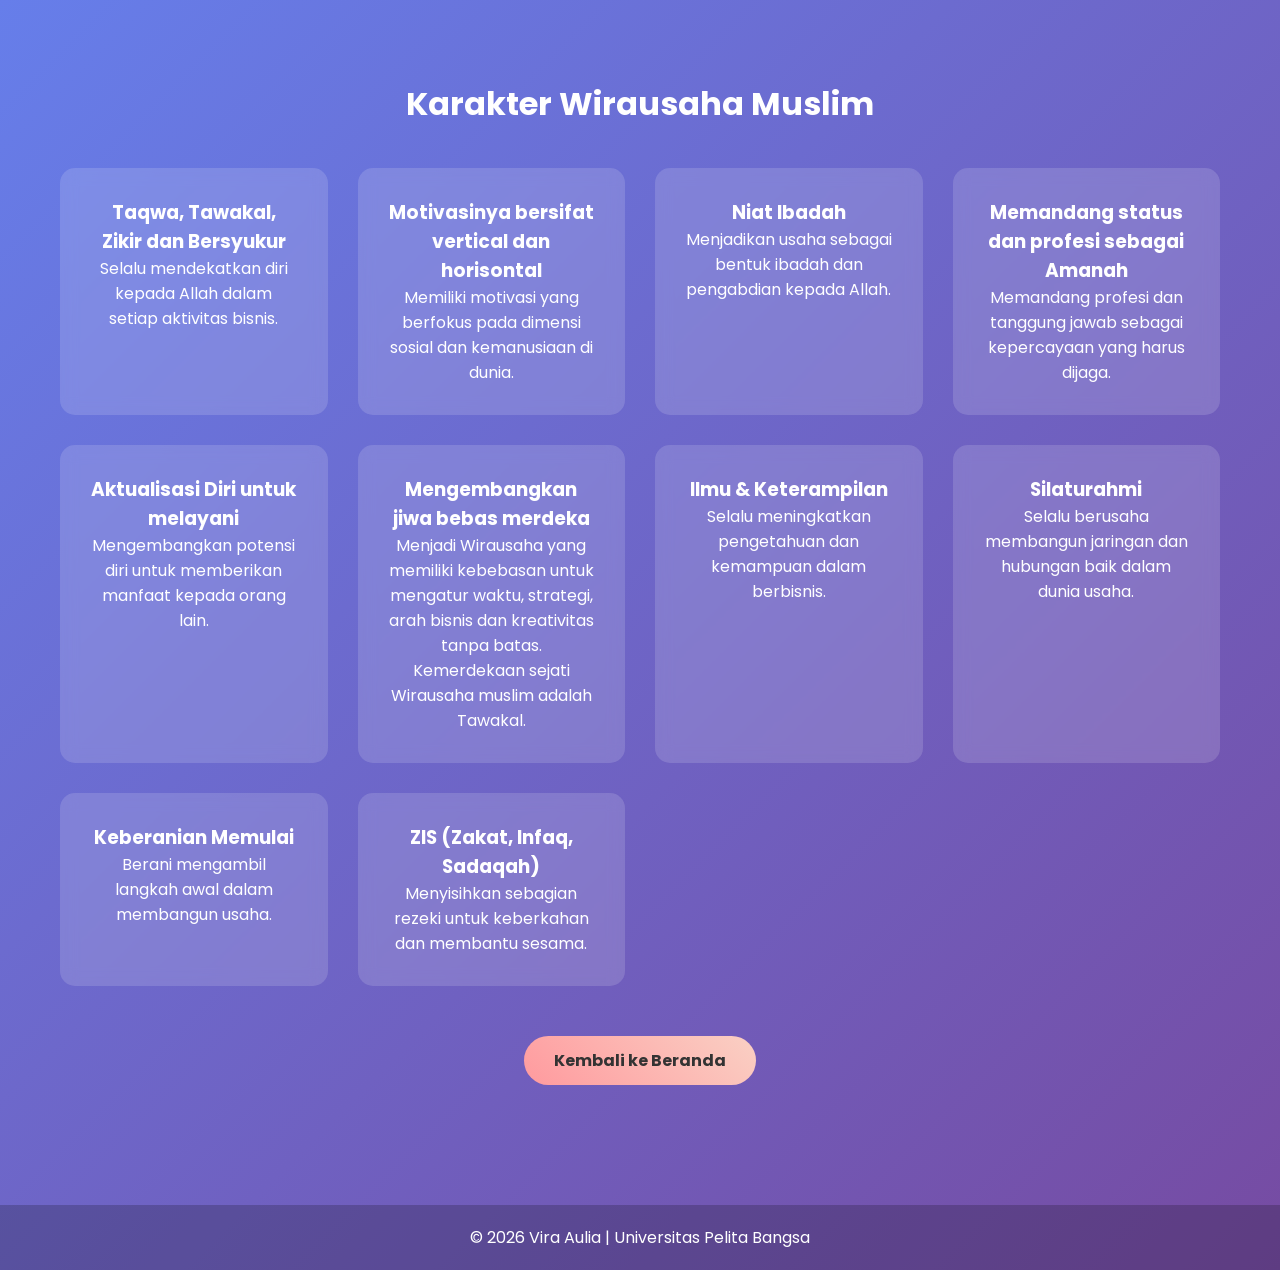
==== artikel2.html @ 34ce3f13 "Add files via upload" ====
<!DOCTYPE html>
<html lang="id">
<head>
    <meta charset="UTF-8">
    <title>Wirausaha Muslim</title>
    <meta name="viewport" content="width=device-width, initial-scale=1.0">

    <!-- Google Font -->
    <link href="https://fonts.googleapis.com/css2?family=Poppins:wght@300;400;600;700&display=swap" rel="stylesheet">

    <!-- Hubungkan ke CSS -->
    <link rel="stylesheet" href="style.css">
</head>
<body>

    <!-- NILAI-NILAI -->
    <section class="section" id="nilai">
        <h2>Karakter Wirausaha Muslim</h2>

        <div class="grid">

            <div class="card">
                <h3>Taqwa, Tawakal, Zikir dan Bersyukur</h3>
                <p>Selalu mendekatkan diri kepada Allah dalam setiap aktivitas bisnis.</p>
            </div>
            
            <div class="card">
                <h3>Motivasinya bersifat vertical dan horisontal</h3>
                <p>Memiliki motivasi yang berfokus pada dimensi sosial dan kemanusiaan di dunia.</p>
            </div>

            <div class="card">
                <h3>Niat Ibadah</h3>
                <p>Menjadikan usaha sebagai bentuk ibadah dan pengabdian kepada Allah.</p>
            </div>

            <div class="card">
                <h3>Memandang status dan profesi sebagai Amanah</h3>
                <p>Memandang profesi dan tanggung jawab sebagai kepercayaan yang harus dijaga.
            </div>
           
            <div class="card">
                <h3>Aktualisasi Diri untuk melayani</h3>
                <p>Mengembangkan potensi diri untuk memberikan manfaat kepada orang lain.</p>
            </div>

            <div class="card">
                <h3>Mengembangkan jiwa bebas merdeka</h3>
                <p>Menjadi Wirausaha yang memiliki kebebasan untuk mengatur waktu, strategi, arah bisnis dan kreativitas tanpa batas. Kemerdekaan sejati Wirausaha muslim adalah Tawakal.</p>
            </div>

            <div class="card">
                <h3>Ilmu & Keterampilan</h3>
                <p>Selalu meningkatkan pengetahuan dan kemampuan dalam berbisnis.</p>
            </div>

            <div class="card">
                <h3>Silaturahmi</h3>
                <p>Selalu berusaha membangun jaringan dan hubungan baik dalam dunia usaha.</p>
            </div>

            <div class="card">
                <h3>Keberanian Memulai</h3>
                <p>Berani mengambil langkah awal dalam membangun usaha.</p>
            </div>

            <div class="card">
                <h3>ZIS (Zakat, Infaq, Sadaqah)</h3>
                <p>Menyisihkan sebagian rezeki untuk keberkahan dan membantu sesama.</p>
            </div>

        </div>

        <br>
        <a href="index.html" class="btn">Kembali ke Beranda</a>
    </section>

    <!-- FOOTER -->
    <footer>
        © 2026 Vira Aulia | Universitas Pelita Bangsa
    </footer>

</body>
</html>
---- style.css ----
/* RESET */
* {
    margin: 0;
    padding: 0;
    box-sizing: border-box;
    font-family: 'Poppins', sans-serif;
}

body {
    background: linear-gradient(135deg, #667eea, #764ba2);
    min-height: 100vh;
    color: white;
}

/* NAVBAR */
nav {
    display: flex;
    justify-content: space-between;
    align-items: center;
    padding: 20px 60px;
    background: rgba(255,255,255,0.1);
    backdrop-filter: blur(10px);
    position: sticky;
    top: 0;
}

/* --- GAYA UNTUK FOTO DI NAVBAR --- */
.logo {
    display: flex;         /* Membuat foto dan teks sejajar horisontal */
    align-items: center;    /* Membuat foto dan teks rata tengah secara vertikal */
    gap: 10px;             /* Memberi jarak antara foto dan teks */
}

.nav-profile-img {
    width: 35px;           /* Ukuran lebar foto, sesuaikan agar pas */
    height: 35px;          /* Ukuran tinggi foto, harus sama dengan lebar */
    border-radius: 50%;    /* Membuat foto menjadi lingkaran sempurna */
    object-fit: cover;     /* Memastikan foto tidak gepeng */
    border: 2px solid white; /* Memberi ring putih tipis agar estetik */
}

nav ul {
    list-style: none;
    display: flex;
    gap: 25px;
}

nav a {
    text-decoration: none;
    color: white;
    font-weight: 500;
    transition: 0.3s;
}

nav a:hover {
    color: #ffd369;
}

/* SECTION */
.section {
    padding: 80px 60px;
    text-align: center;
}

.section h2 {
    font-size: 32px;
    margin-bottom: 30px;
}

/* HERO */
.hero {
    text-align: center;
    padding: 120px 20px;
}

.hero h1 {
    font-size: 45px;
    margin-bottom: 20px;
}

.hero p {
    font-size: 18px;
    opacity: 0.9;
    max-width: 800px;
    margin-left: auto;
    margin-right: auto;
}
/* BUTTON */
.btn {
    display: inline-block;
    margin-top: 25px;
    padding: 12px 30px;
    background: linear-gradient(45deg, #ff9a9e, #fad0c4);
    color: #333;
    font-weight: bold;
    border-radius: 30px;
    text-decoration: none;
    transition: 0.3s;
}

.btn:hover {
    background: white !important;
    color: #764ba2 !important;
    transform: scale(1.05);
}

/* GRID */
.grid {
    display: grid;
    grid-template-columns: repeat(auto-fit, minmax(250px,1fr));
    gap: 30px;
    margin-top: 40px;
}

/* CARD */

.card img {
    width: 100%;          /* Gambar memenuhi lebar kartu */
    height: 200px;         /* Tinggi tetap agar semua kartu seragam */
    object-fit: cover;     /* Gambar tidak gepeng, otomatis terpotong rapi */
    margin: 0 auto 20px auto; /* Menambah 'auto' di kiri & kanan untuk menengahkah */
    display: block;      /* Penting agar margin auto berfungsi */
    border-radius: 12px;   /* Sudut gambar melengkung halus */
    margin-bottom: 20px;   /* Jarak antara gambar dan judul teks */
    border: 1px solid rgba(255, 255, 255, 0.2); /* Bingkai tipis transparan */
    transition: 0.3s;      /* Animasi halus saat hover */
    object-position: center 40%; /* Ini akan menarik tampilan gambar ke arah atas (sehingga orangnya terlihat turun) */
}

.card {
    background: rgba(255,255,255,0.15);
    padding: 30px;
    border-radius: 15px;
    backdrop-filter: blur(8px);
    transition: 0.3s;
}

.card:hover {
    transform: translateY(-10px);
    background: rgba(255,255,255,0.25);
}

/* FOOTER */
footer {
    text-align: center;
    padding: 20px;
    background: rgba(0,0,0,0.2);
    margin-top: 40px;
}

/* CONTAINER BIODATA */
.profile-card {
    background: rgba(255, 255, 255, 0.15); /* Efek transparan */
    backdrop-filter: blur(10px);           /* Efek blur kaca */
    border-radius: 20px;
    padding: 40px;
    max-width: 600px;
    margin: 40px auto;
    display: flex;
    flex-direction: column;
    align-items: center;
    border: 1px solid rgba(255, 255, 255, 0.3);
    box-shadow: 0 15px 35px rgba(0, 0, 0, 0.2);
}

/* FOTO PROFIL */
.profile-img-container {
    width: 150px;
    height: 150px;
    border-radius: 50%; /* Membuat foto jadi bulat */
    overflow: hidden;
    border: 4px solid #1c5288; /* Memberi ring warna agar menonjol */
    margin-bottom: 25px;
}

.profile-img {
    width: 100%;
    height: 100%;
    object-fit: cover;
}

/* TEXT DETAILS */
.profile-details h2 {
    margin-bottom: 20px;
    font-size: 28px;
    border-bottom: 2px solid rgba(255, 255, 255, 0.2);
    padding-bottom: 10px;
}

.info-row {
    display: flex;
    width: 100%;
    margin-bottom: 12px;
    text-align: left;
    gap: 20px;
}

.label {
    font-weight: bold;
    color: #4e0780; /* Warna aksen sesuai hover navigasi kamu */
    width: 120px;
    display: inline-block;
    flex-shrink: 0;
}

.value {
    color: white;
    opacity: 0.9;
    flex: 1;
}

/* KHUSUS HERO HOME */
.hero-home {
    height: 120vh; /* Mengisi sebagian besar layar */
    display: flex;
    justify-content: center;
    align-items: center;
    text-align: center;
    padding: 0 20px;
}

.hero-content h1 {
    font-size: 48px;
    margin-bottom: 20px;
    text-shadow: 2px 2px 10px rgba(0,0,0,0.2);
    animation: fadeInDown 1s ease-out;
}

.hero-content p {
    font-size: 20px;
    margin-bottom: 30px;
    opacity: 0.9;
    animation: fadeInUp 1s ease-out;
}

/* TOMBOL TAMBAHAN */
.home-buttons {
    display: flex;
    gap: 20px;
    justify-content: center;
}

.btn-outline {
    display: inline-block;
    margin-top: 25px;
    padding: 12px 30px;
    background: linear-gradient(45deg, #ff9a9e, #fad0c4);
    color: #333;
    font-weight: bold;
    border-radius: 30px;
    text-decoration: none;
    transition: 0.3s;
}

.btn-outline:hover {
    background: white !important;
    color: #764ba2 !important;
}

/* ANIMASI SEDERHANA */
@keyframes fadeInDown {
    from { opacity: 0; transform: translateY(-30px); }
    to { opacity: 1; transform: translateY(0); }
}

@keyframes fadeInUp {
    from { opacity: 0; transform: translateY(30px); }
    to { opacity: 1; transform: translateY(0); }
}
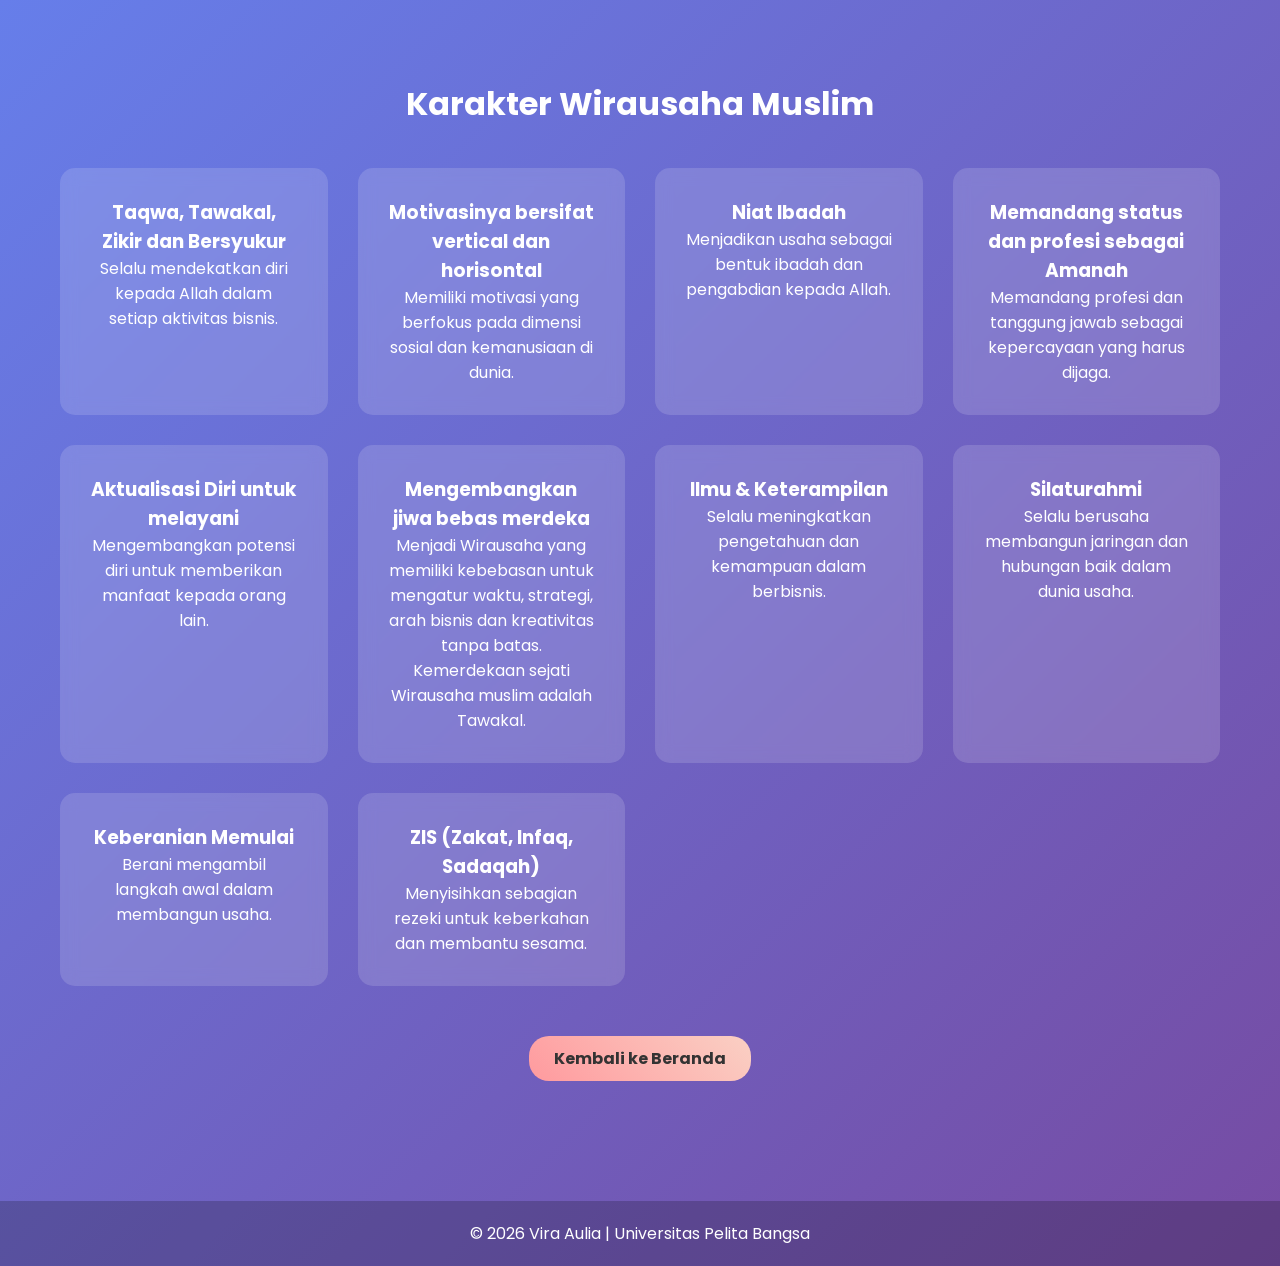
==== commit 75a7b070: "Add files via upload" ====
--- a/artikel2.html
+++ b/artikel2.html
@@ -72,7 +72,7 @@
         </div>
 
         <br>
-        <a href="index.html" class="btn">Kembali ke Beranda</a>
+        <a href="artikel.html" class="btn">Kembali ke Beranda</a>
     </section>
 
     <!-- FOOTER -->
--- a/style.css
+++ b/style.css
@@ -267,3 +267,287 @@
     from { opacity: 0; transform: translateY(30px); }
     to { opacity: 1; transform: translateY(0); }
 }
+
+/* --- GAYA KHUSUS ARTIKEL PANJANG KE SAMPING --- */
+
+.artikel-container {
+    max-width: 1000px; /* Batas lebar agar teks tidak terlalu lelah dibaca */
+    margin: 40px auto;
+    padding: 0 20px;
+    text-align: left; /* Teks rata kiri agar natural */
+}
+
+.full-width-card {
+    background: rgba(255, 255, 255, 0.15);
+    backdrop-filter: blur(8px);
+    padding: 30px;
+    border-radius: 15px;
+    margin-bottom: 20px;
+    width: 100%; /* Ini kunci agar panjang ke samping */
+    border: 1px solid rgba(255, 255, 255, 0.2);
+    transition: 0.3s;
+}
+
+.full-width-card:hover {
+    background: rgba(255, 255, 255, 0.25);
+    transform: translateX(10px); /* Efek geser sedikit ke kanan saat di-hover */
+}
+
+.artikel-container h2 {
+    margin-top: 40px;
+    margin-bottom: 20px;
+    font-size: 24px;
+    border-left: 5px solid #ffd369; /* Garis kuning di samping judul agar estetik */
+    padding-left: 15px;
+}
+
+.artikel-container p {
+    line-height: 1.8;
+    margin-bottom: 10px;
+}
+
+/* Style khusus untuk Studi Kasus agar beda sendiri */
+.case-study-box {
+    background: linear-gradient(45deg, rgba(255, 154, 158, 0.2), rgba(250, 208, 196, 0.2));
+    border: 2px dashed #ffd369;
+    padding: 30px;
+    border-radius: 15px;
+    margin-top: 40px;
+}
+
+/* CONTAINER UTAMA ARTIKEL */
+.artikel-wrapper {
+    max-width: 900px;           /* Membatasi lebar teks agar tidak mentok ke pinggir */
+    margin: 50px auto;          /* Menengahkan artikel */
+    padding: 40px;
+    background: rgba(255, 255, 255, 0.1); /* Kotak transparan tipis */
+    backdrop-filter: blur(15px); /* Efek kaca blur */
+    border-radius: 20px;
+    border: 1px solid rgba(255, 255, 255, 0.2);
+    box-shadow: 0 20px 40px rgba(0,0,0,0.2);
+    text-align: left;           /* Teks rata kiri agar enak dibaca */
+}
+
+/* JUDUL & SUBJUDUL */
+.artikel-wrapper h1 {
+    text-align: center;
+    margin-bottom: 40px;
+    font-size: 2.5rem;
+    color: #ffd369;             /* Warna kuning agar kontras */
+}
+
+.artikel-wrapper h2 {
+    color: #ffd369;
+    margin-top: 30px;
+    margin-bottom: 15px;
+    font-size: 1.5rem;
+    border-bottom: 1px solid rgba(255, 255, 255, 0.2);
+    padding-bottom: 5px;
+}
+
+/* POINT-POINT LIST */
+.artikel-wrapper ul {
+    list-style: none;
+    padding-left: 0;
+}
+
+.artikel-wrapper li {
+    background: rgba(255, 255, 255, 0.05);
+    margin-bottom: 10px;
+    padding: 15px;
+    border-radius: 10px;
+    line-height: 1.6;
+}
+
+/* KHUSUS STUDI KASUS */
+.studi-kasus-box {
+    background: rgba(0, 0, 0, 0.2);
+    padding: 25px;
+    border-radius: 15px;
+    margin-top: 30px;
+    border-left: 5px solid #ff9a9e;
+}
+
+/* Container utama untuk artikel agar rapi di tengah */
+.article-container {
+    max-width: 900px;
+    margin: 100px auto 40px; /* Jarak atas untuk nav, margin otomatis untuk tengah */
+    padding: 20px;
+    color: white; /* Warna tulisan utama tetap putih agar kontras dengan ungu */
+}
+
+/* Header Artikel */
+.article-header h1 {
+    font-size: 2.2rem;
+    line-height: 1.3;
+    margin-bottom: 10px;
+    text-shadow: 2px 2px 4px rgba(0,0,0,0.3); /* Agar tulisan lebih tegas */
+}
+
+/* Bagian Abstrak */
+.abstract {
+    background: rgba(255, 255, 255, 0.1);
+    padding: 30px; /* Ditambah agar teks tidak mepet ke pinggir kotak */
+    border-radius: 10px;
+    border-left: 5px solid #ff7eb3;
+    margin-bottom: 40px; /* Memberi jarak lebih ke poin di bawahnya */
+    
+    /* Pengaturan Jarak Tulisan */
+    line-height: 1.8; /* Mengatur jarak antar baris agar lebih renggang */
+    letter-spacing: 0.5px; /* Memberi sedikit ruang antar huruf agar tidak rapat */
+    text-align: justify; /* Membuat teks rata kanan-kiri agar terlihat rapi secara profesional */
+}
+
+.abstract h3 {
+    margin-bottom: 15px; /* Memberi jarak antara judul 'Abstrak' dengan isi teksnya */
+    font-size: 1.4rem;
+    color: #f073a7; /* Menyamakan warna judul abstrak dengan garis pinggir */
+}
+
+/* Styling Judul yang bisa diklik (Summary) */
+summary {
+    list-style: none; /* Menghilangkan panah bawaan */
+    cursor: pointer;
+    background: rgba(0, 0, 0, 0.2); /* Latar belakang lebih gelap sedikit dari ungu asli */
+    padding: 15px 20px;
+    border-radius: 8px;
+    font-weight: bold;
+    font-size: 1.2rem;
+    margin-top: 15px;
+    transition: background 0.3s ease;
+    border: 1px solid rgba(255, 255, 255, 0.2);
+    display: flex;
+    justify-content: space-between;
+    align-items: center;
+}
+
+summary:hover {
+    background: rgba(255, 255, 255, 0.2); /* Efek terang saat kursor di atasnya */
+}
+
+/* Menambah simbol + manual di sebelah kanan */
+summary::after {
+    content: '▶';
+    font-size: 0.8rem;
+    transition: transform 0.3s;
+}
+
+details[open] summary::after {
+    transform: rotate(90deg); /* Panah berputar saat dibuka */
+}
+
+/* Kotak Isi Materi (Muncul saat diklik) */
+.isi-materi {
+    background: white; /* Latar belakang putih agar teks hitam sangat mudah dibaca */
+    color: #333; /* Warna teks isi materi menjadi gelap */
+    padding: 25px;
+    border-radius: 0 0 10px 10px;
+    margin-top: -5px; /* Menempel dengan summary di atasnya */
+    line-height: 1.7;
+    box-shadow: 0 5px 15px rgba(0,0,0,0.2);
+}
+
+.isi-materi h3 {
+    color: #5d54a4; /* Warna judul sub-poin mengikuti tema ungu */
+    margin-top: 15px;
+}
+
+/* Merapikan List di dalam isi */
+.isi-materi ul, .isi-materi ol {
+    padding-left: 20px;
+    margin: 10px 0;
+}
+
+.isi-materi li {
+    margin-bottom: 8px;
+}
+
+.navigation-buttons {
+    display: flex;
+    justify-content: space-between; /* Ini yang membuat satu di kiri dan satu di kanan */
+    align-items: center;
+    width: 100%;
+    max-width: 900px; /* Sesuaikan dengan lebar artikel Anda */
+    margin: 40px auto; /* Memberi jarak atas dan bawah serta rata tengah */
+}
+
+/* Opsional: Agar tampilan tombol tetap konsisten dengan desain Anda sebelumnya */
+.btn {
+    padding: 10px 25px;
+    text-decoration: none;
+    border-radius: 20px;
+    background-color: #ffb3ba; /* Warna pink lembut seperti di gambar */
+    color: #333;
+    font-weight: bold;
+    transition: transform 0.3s ease;
+}
+
+.btn:hover {
+    transform: scale(1.05);
+}
+
+/* Container khusus model baru */
+.article-container-new {
+    max-width: 1000px;
+    margin: 80px auto;
+    padding: 20px;
+    color: white;
+}
+
+/* Membuat dua gambar sejajar (Grid) */
+.evidence-grid {
+    display: grid;
+    grid-template-columns: 1fr 1fr; /* Membagi dua kolom sama besar */
+    gap: 20px;
+    margin: 30px 0;
+}
+
+.evidence-item img {
+    width: 100%;
+    height: 250px;
+    object-fit: cover; /* Agar gambar tidak gepeng */
+    border-radius: 12px;
+    border: 3px solid rgba(255, 255, 255, 0.3);
+    transition: transform 0.3s;
+}
+
+.evidence-item img:hover {
+    transform: scale(1.02);
+}
+
+.caption {
+    text-align: center;
+    margin-top: 10px;
+    font-size: 0.9rem;
+    font-style: italic;
+    color: #ffb3ba;
+}
+
+/* Bagian Opini */
+.opinion-section {
+    margin-top: 50px;
+}
+
+.opinion-card {
+    background: white;
+    color: #333;
+    padding: 30px;
+    border-radius: 15px;
+    line-height: 1.8;
+    box-shadow: 0 10px 30px rgba(0,0,0,0.3);
+}
+
+.my-opinion {
+    margin-top: 20px;
+    padding: 15px;
+    border-left: 4px solid #5d54a4;
+    background: #f4f4f9;
+    font-style: italic;
+}
+
+/* Responsif untuk HP agar gambar jadi tumpuk vertikal */
+@media (max-width: 600px) {
+    .evidence-grid {
+        grid-template-columns: 1fr;
+    }
+}
